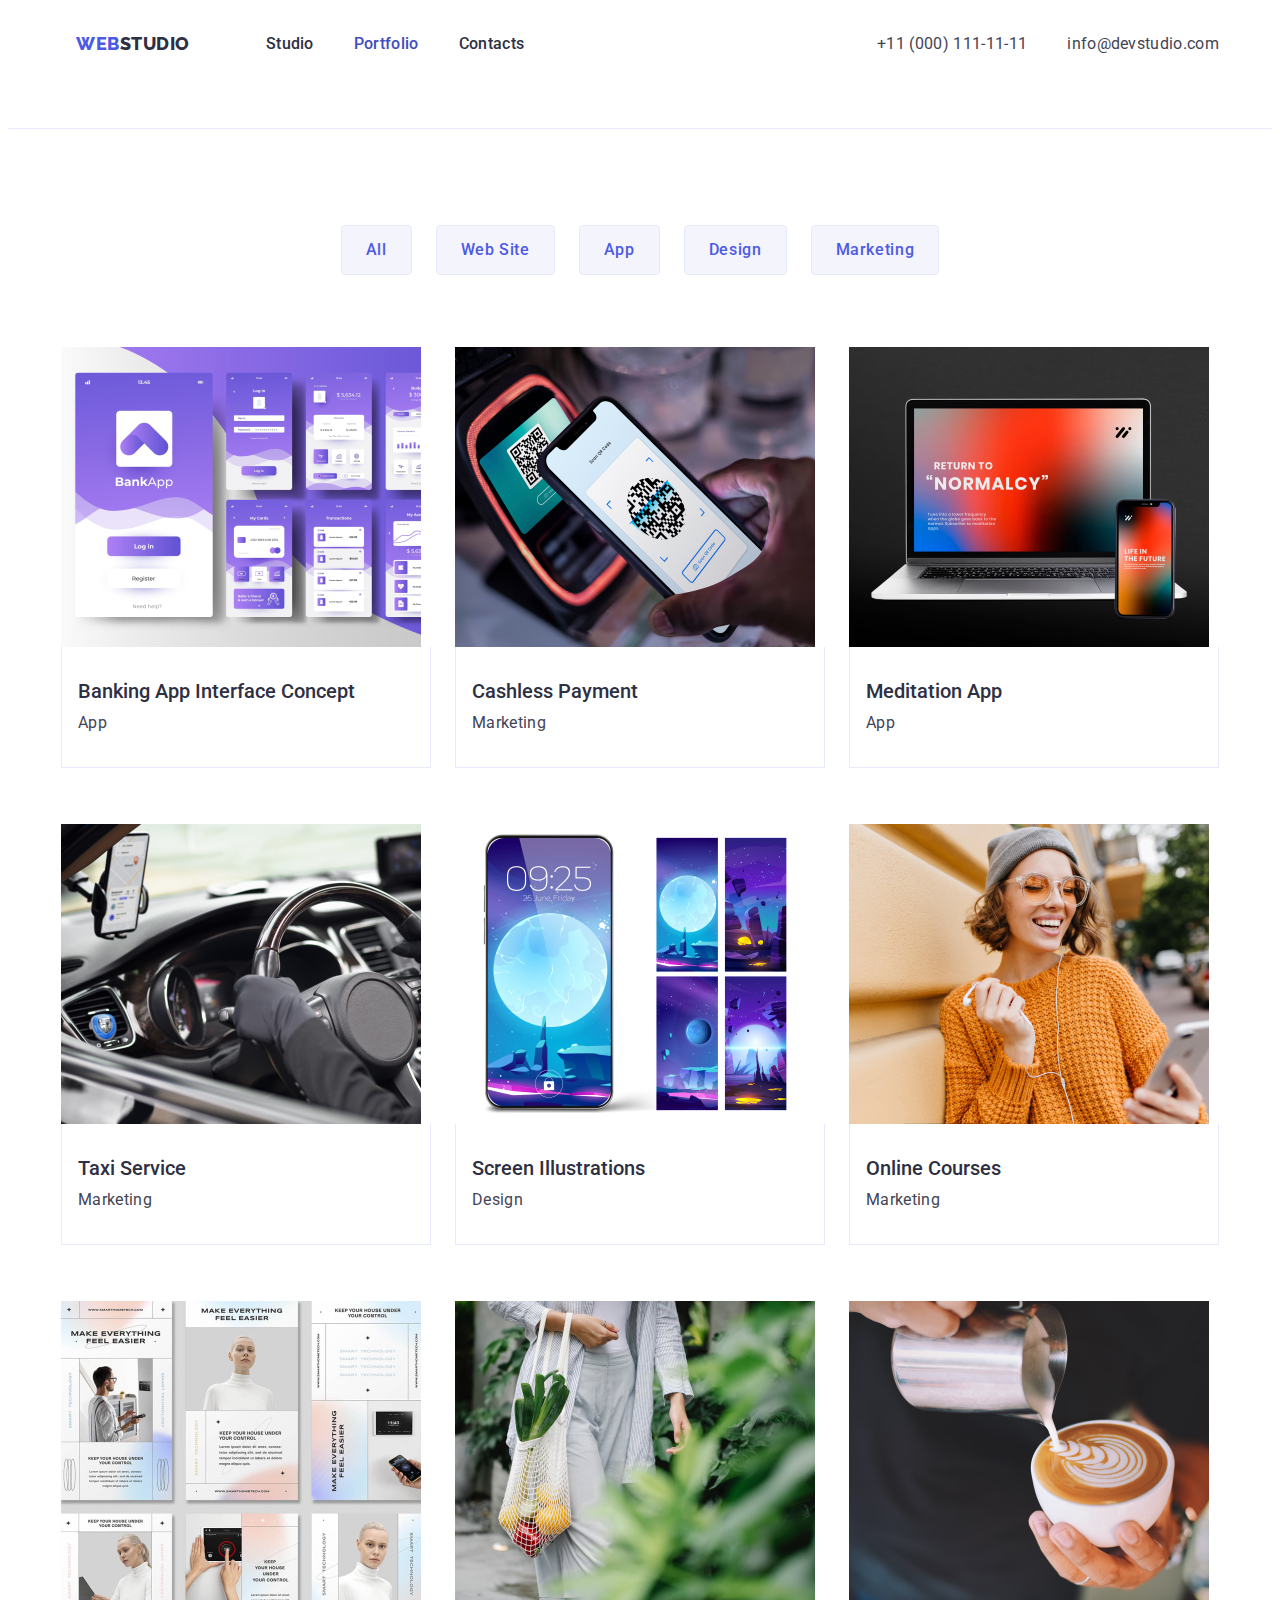
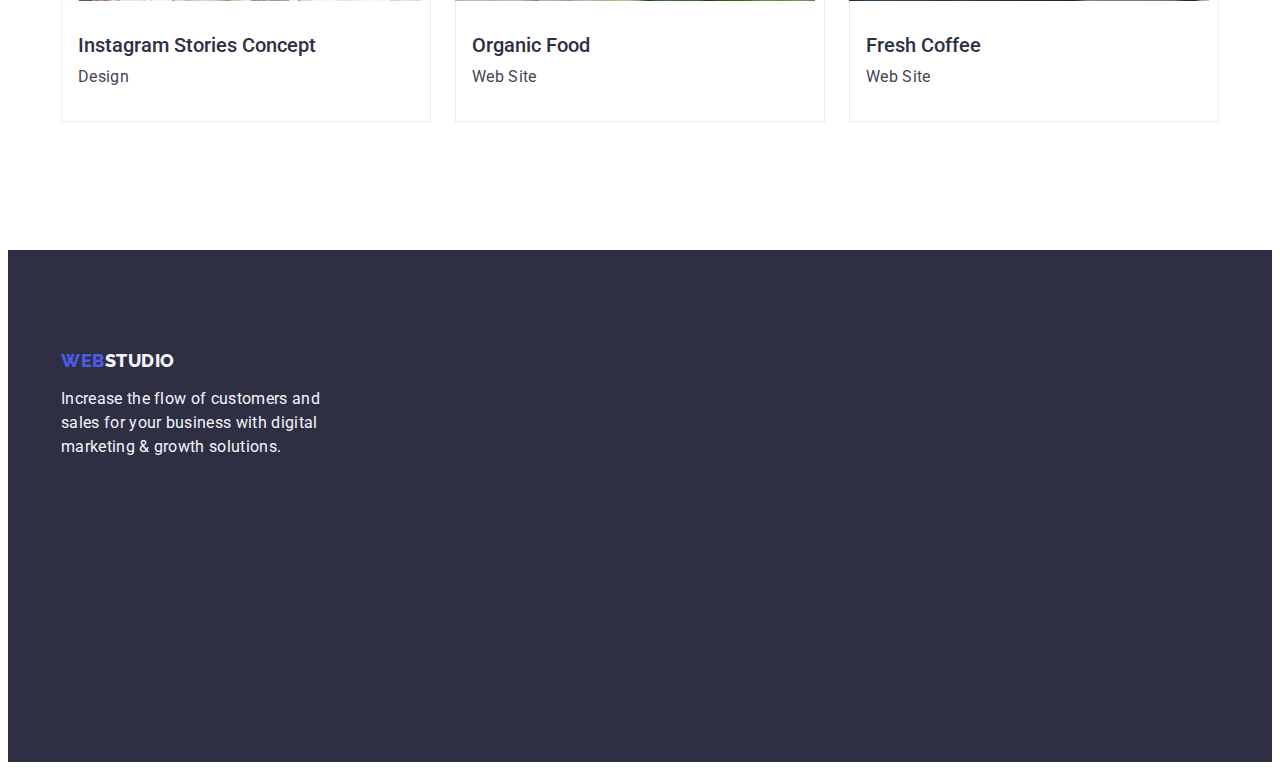
==== portfolio.html @ 6c160565 "Update portfolio.html" ====
<!DOCTYPE html>
<html lang="en">
  <head>
    <meta charset="UTF-8" />

    <!-- Modern Normalize CSS -->
    <link
      rel="stylesheet"
      href="https://cdnjs.cloudflare.com/ajax/libs/modern-normalize/2.0.0/modern-normalize.min.css"
      integrity="sha512-4xo8blKMVCiXpTaLzQSLSw3KFOVPWhm/TRtuPVc4WG6kUgjH6J03IBuG7JZPkcWMxJ5huwaBpOpnwYElP/m6wg=="
      crossorigin="anonymous"
      referrerpolicy="no-referrer"
    />

    <!-- External CSS  -->
    <link rel="stylesheet" href="css/styles.css" />

    <!-- Fonts -->
    <link rel="preconnect" href="https://fonts.googleapis.com" />
    <link rel="preconnect" href="https://fonts.gstatic.com" crossorigin />
    <link
      href="https://fonts.googleapis.com/css2?family=Raleway:wght@800&family=Roboto:wght@400;500;700;900&display=swap"
      rel="stylesheet"
    />

    <title>Web Studio</title>
  </head>
  <body>
    <!-- Page header -->
    <header class="top-line">
      <div class="header-container container">
        <!-- Navbar -->
        <nav class="container nav-menu-section">
          <a href="#" class="logo"
            ><span class="text-color-iris">WEB</span>STUDIO</a
          >
          <ul class="nav-items">
            <li><a href="index.html" class="not-main-link">Studio</a></li>
            <li><a href="#" class="main-link">Portfolio</a></li>
            <li><a href="#">Contacts</a></li>
          </ul>
        </nav>
        <!-- Navbar End -->

        <!-- Contacts section -->
        <address>
          <ul class="contacts-items">
            <li>
              <a href="tel:+110001111111">+11 (000) 111-11-11</a>
            </li>
            <li><a href="mailto:info@devstudio.com">info@devstudio.com</a></li>
          </ul>
        </address>
        <!-- End Contacts section -->
      </div>
    </header>
    <!-- End page header -->

    <!-- Main section -->
    <main>
      <section class="portfolio-container">
        <!-- Filters section -->
        <div class="container flex-column">
          <ul class="btn-section">
            <li><button type="button" class="filter-btn">All</button></li>
            <li><button type="button" class="filter-btn">Web Site</button></li>
            <li><button type="button" class="filter-btn">App</button></li>
            <li><button type="button" class="filter-btn">Design</button></li>
            <li><button type="button" class="filter-btn">Marketing</button></li>
          </ul>
          <!-- End filter section -->

          <!-- Portfolio section -->
          <ul class="portfolio-section heading-section sub-paragraph">
            <li class="project-image-caption">
              <img
                src="images/banking-app-interface-concept.jpg"
                alt="Various Screens of a Banking App"
                width="360"
                height="300"
              />
              <a>
                <div class="project-caption">
                  <h3>Banking App Interface Concept</h3>
                  <p>App</p>
                </div>
              </a>
            </li>
            <li class="project-image-caption">
              <img
                src="images/cashless-payment.jpg"
                alt="Phone Scanning QR Code"
                width="360"
                height="300"
              />
              <div class="project-caption">
                <h3>Cashless Payment</h3>
                <p>Marketing</p>
              </div>
            </li>
            <li class="project-image-caption">
              <img
                src="images/meditation-app.jpg"
                alt="App Mockup on Mac and iPhone with 'Return to Normalcy' Text"
                width="360"
                height="300"
              />
              <div class="project-caption">
                <h3>Meditation App</h3>
                <p>App</p>
              </div>
            </li>
            <li class="project-image-caption">
              <img
                src="images/taxi-service.jpg"
                alt="Car's front door showing steering wheel and driver using navigation on phone"
                width="360"
                height="300"
              />
              <div class="project-caption">
                <h3>Taxi Service</h3>
                <p>Marketing</p>
              </div>
            </li>
            <li class="project-image-caption">
              <img
                src="images/screen-illustrations.jpg"
                alt="Visual Graphics for Screens"
                width="360"
                height="300"
              />
              <div class="project-caption">
                <h3>Screen Illustrations</h3>
                <p>Design</p>
              </div>
            </li>
            <li class="project-image-caption">
              <img
                src="images/online-courses.jpg"
                alt="Smiling girl with headphones engaged in Online Course or Content"
                width="360"
                height="300"
              />
              <div class="project-caption">
                <h3>Online Courses</h3>
                <p>Marketing</p>
              </div>
            </li>
            <li class="project-image-caption">
              <img
                src="images/instagram-stories-concept.jpg"
                alt="Instagram Stories Design"
                width="360"
                height="300"
              />
              <div class="project-caption">
                <h3>Instagram Stories Concept</h3>
                <p>Design</p>
              </div>
            </li>
            <li class="project-image-caption">
              <img
                src="images/organic-food.jpg"
                alt="Woman  with a bag of Fresh Organic Food"
                width="360"
                height="300"
              />
              <div class="project-caption">
                <h3>Organic Food</h3>
                <p>Web Site</p>
              </div>
            </li>
            <li class="project-image-caption">
              <img
                src="images/fresh-coffee.jpg"
                alt="Barista preparing Fresh Coffee"
                width="360"
                height="300"
              />
              <div class="project-caption">
                <h3>Fresh Coffee</h3>
                <p>Web Site</p>
              </div>
            </li>
          </ul>
        </div>
      </section>
      <!-- End portfolio section -->
    </main>
    <!-- End main section -->

    <!-- Page footer -->
    <footer class="dark-bg-footer">
      <div class="container footer-container">
        <a href="#" class="logo text-color-cloud block"
          ><span class="text-color-iris">WEB</span>STUDIO</a
        >
        <p class="footer-paragraph">
          Increase the flow of customers and sales for your business with
          digital marketing & growth solutions.
        </p>
      </div>
    </footer>
    <!-- End page footer -->
  </body>
</html>
---- css/styles.css ----
:root {
  /* Colors */
  --cloud: #f4f4fd;
  --cornflower: #e7e9fc;
  --iris: #4d5ae5;
  --navyblue: #2e2f42;
  --ocean: #404bbf;
  --slate: #434455;
  --white: #fff;
}

body {
  font-family: "Roboto", sans-serif;
  color: var(--navyblue, #2e2f42);
  background: var(--white, #fff);
}

.dark-bg-hero {
  background: var(--navyblue, #2e2f42);
  padding: 188px 0;
}

.goals-section {
  padding: 120px 0;
}

.dark-bg-footer {
  height: 312px;
  background: var(--navyblue, #2e2f42);
  padding: 100px 0;
}

.light-bg {
  background: var(--cloud, #f4f4fd);
  padding: 120px 0;
}

ul {
  list-style-type: none;
}

img {
  display: block;
}

ul,
h3,
p,
figure {
  margin-block-start: 0;
  margin-block-end: 0;
  margin-inline-start: 0;
  margin-inline-end: 0;
  padding-inline-start: 0;
}

h2 {
  margin-block-end: 0;
  margin-block-start: 0;
}

/* FlexBox */

.container {
  display: flex;
  max-width: 1158px;
  margin: 0 auto;
  padding: 0 15px;
}

.section {
  display: flex;
  padding-top: 120px;
  padding-bottom: 120px;
  column-gap: 24px;
}

.flex-column {
  flex-direction: column;
}

.header-container {
  display: flex;
  max-width: 1158px;
  margin: 0 auto;
  padding: 0 15px;
}

.nav-menu-section {
  display: flex;
  align-items: center;
  margin-left: 0;
}

.hero-container {
  flex-direction: column;
  align-items: center;
}

.team-items-section {
  display: flex;
  flex-direction: row;
  gap: 24px;
}

.team-items-section li {
  width: calc((100% - 72px) / 4);
  border-radius: 0 0 4px 4px;
}

.btn-section {
  display: flex;
  justify-content: center;
  gap: 24px;
  margin-bottom: 72px;
}

.projects-section {
  padding-bottom: 120px;
}

.projects-items-section {
  display: flex;
  gap: 24px;
}

.projects-items-section li {
  width: calc((100% - 48px) / 3);
}

.footer-container {
  display: flex;
  flex-direction: column;
}

.footer-container a {
  display: inline-block;
  margin-bottom: 16px;
}

.footer-section {
  display: flex;
  flex-direction: column;
}

.portfolio-container {
  padding-top: 96px;
  padding-bottom: 120px;
}

.portfolio-section {
  display: flex;
  flex-direction: row;
  flex-wrap: wrap;
  column-gap: 24px;
  row-gap: 48px;
}

/* Header */

.top-line {
  height: 72px;
  padding: 24px 0;
  border-bottom: 1px solid var(--cornflower, #e7e9fc);
}

/* Logo */

.logo {
  color: var(--navyblue, #2e2f42);
  font-family: "Raleway", sans-serif;
  font-size: 18px;
  font-weight: 800;
  line-height: 1.17em; /* 116.667% */
  letter-spacing: 0.54px;
  text-transform: uppercase;
  text-decoration: none;
  margin-right: 76px;
}

.text-color-iris {
  color: var(--iris, #4d5ae5);
}

.text-color-cloud {
  color: var(--cloud, #f4f4fd);
}

/* Links */

.nav-items {
  display: flex;
  gap: 40px;
}

.nav-items a {
  color: var(--navyblue, #2e2f42);
  font-size: 16px;
  font-weight: 500;
  line-height: 1.5em; /* 150% */
  letter-spacing: 0.32px;
  text-decoration: none;
  padding: 24px 0;
}

.nav-items a:active {
  color: var(--ocean, #404bbf);
}

a.main-link {
  color: var(--ocean, #404bbf);
}

.contacts-items {
  display: flex;
  flex-direction: row;
  gap: 40px;
}

.contacts-items li,
.contacts-items a {
  color: var(--slate, #434455);
  font-size: 16px;
  font-style: normal;
  line-height: 1.5em; /* 150% */
  letter-spacing: 0.32px;
  text-decoration: none;
}

.contacts-items a:hover,
.contacts-items a:focus {
  color: var(--ocean, #404bbf);
}

.contacts-items a:active {
  color: var(--iris, #4d5ae5);
}

/* Heading */

.heading-main {
  color: var(--white, #fff);
  text-align: center;
  font-size: 56px;
  font-weight: 700;
  line-height: 1.07em; /* 107.143% */
  letter-spacing: 1.12px;
  max-width: 496px;
}

.heading-sub {
  text-align: center;
  font-size: 36px;
  font-weight: 700;
  line-height: 1.11em; /* 111.111% */
  letter-spacing: 0.72px;
  text-transform: capitalize;
  margin-bottom: 72px;
}

.heading-section h3 {
  font-size: 20px;
  font-weight: 500;
  line-height: 1.2em; /* 120% */
  margin-bottom: 8px;
}

/* Buttons */

.primary-btn {
  display: block;
  min-width: 169px;
  height: 56px;
  border-radius: 4px;
  background: var(--iris, #4d5ae5);
  box-shadow: 0px 4px 4px 0px rgba(0, 0, 0, 0.15);
  padding: 16px 32px;
  cursor: pointer;
  border: none;
  outline: none;

  /* Button Text */
  color: var(--white, #fff);
  font-family: "Roboto", sans-serif;
  font-size: 16px;
  font-weight: 500;
  line-height: 1.5em; /* 150% */
  letter-spacing: 0.64px;
}

.primary-btn:hover,
.primary-btn:focus {
  background: var(--ocean, #404bbf);
}

.filter-btn {
  padding: 12px 24px;
  border-radius: 4px;
  border: 1px solid var(--cornflower, #e7e9fc);
  outline: none;
  background: var(--cloud, #f4f4fd);
  cursor: pointer;

  /* Button Text */
  color: var(--iris, #4d5ae5);
  text-align: center;
  font-family: "Roboto", sans-serif;
  font-size: 16px;
  font-weight: 500;
  line-height: 1.5em; /* 150% */
  letter-spacing: 0.64px;
}

.filter-btn:hover,
.filter-btn:focus {
  color: var(--white, #fff);
  background: var(--ocean, #404bbf);
  box-shadow: 0px 2px 2px 0px rgba(0, 0, 0, 0.12),
    0px 2px 1px 0px rgba(0, 0, 0, 0.08), 0px 3px 1px 0px rgba(0, 0, 0, 0.1);
  border: 1px solid transparent;
  outline: none;
}

/* Paragraph */

.sub-paragraph p {
  color: var(--slate, #434455);
  font-family: Roboto;
  font-size: 16px;
  line-height: 1.5em; /* 150% */
  letter-spacing: 0.32px;
}

.footer-paragraph {
  color: var(--cloud, #f4f4fd);
  font-size: 16px;
  line-height: 1.5em; /* 150% */
  letter-spacing: 0.32px;
  max-width: 264px;
}

/* Images */

.team-image li {
  border-radius: 0px 0px 4px 4px;
  background: var(--white, #fff);
  box-shadow: 0px 2px 1px 0px rgba(46, 47, 66, 0.08),
    0px 1px 1px 0px rgba(46, 47, 66, 0.16),
    0px 1px 6px 0px rgba(46, 47, 66, 0.08);
}

.team-image-caption {
  padding: 32px 16px;
}

.team-image-caption h3 {
  text-align: center;
  margin-bottom: 8px;
}

.team-image-caption p {
  text-align: center;
}

.project-image-caption {
  text-align: start;
  width: calc((100% - 48px) / 3);
}

.project-caption {
  padding: 32px 16px;
  border: 1px solid var(--cornflower, #e7e9fc);
  border-top: none;
  margin-bottom: 8px;
}

.goals {
  gap: 24px;
}

.goals li {
  width: calc((100% - 72px) / 4);
}

.visually-hidden {
  position: absolute;
  width: 1px;
  height: 1px;
  padding: 0;
  margin: -1px;
  overflow: hidden;
  clip: rect(0, 0, 0, 0);
  white-space: nowrap;
  border: 0;
}

.block {
  display: inline-block;
}
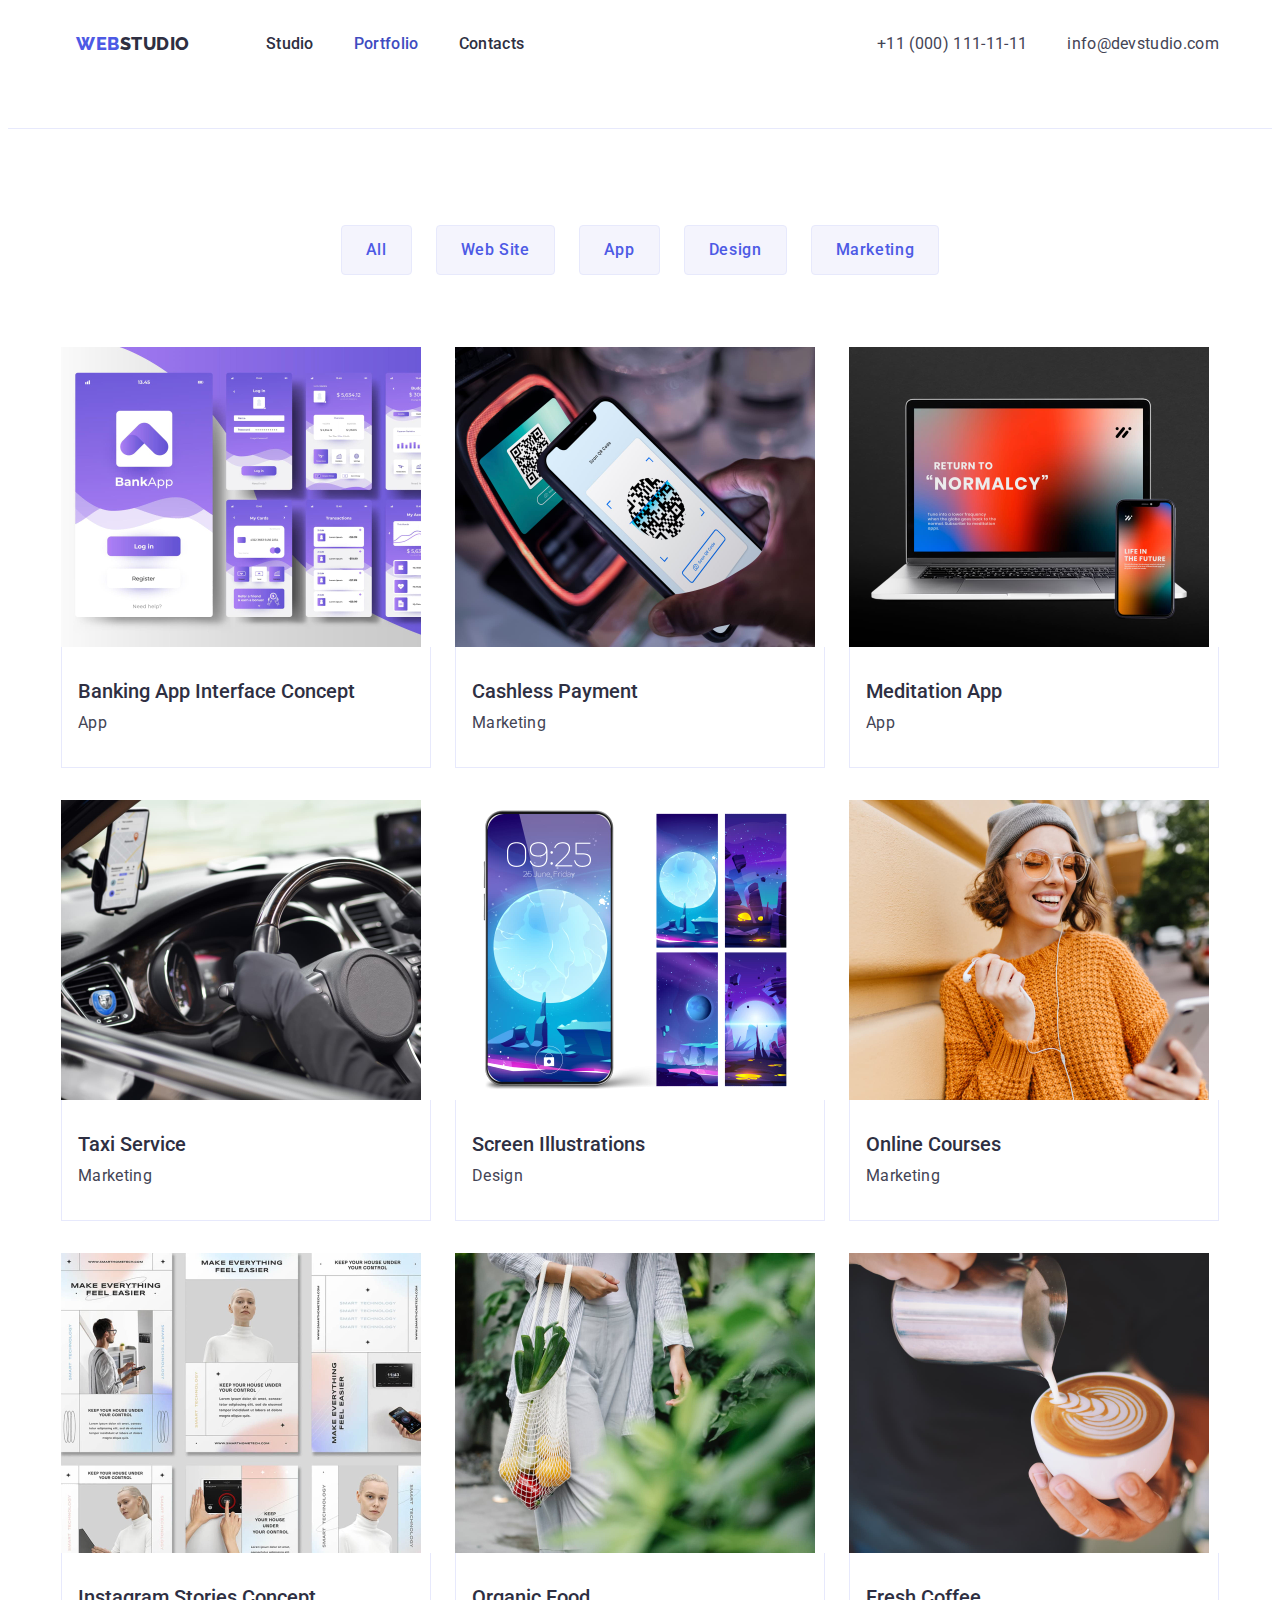
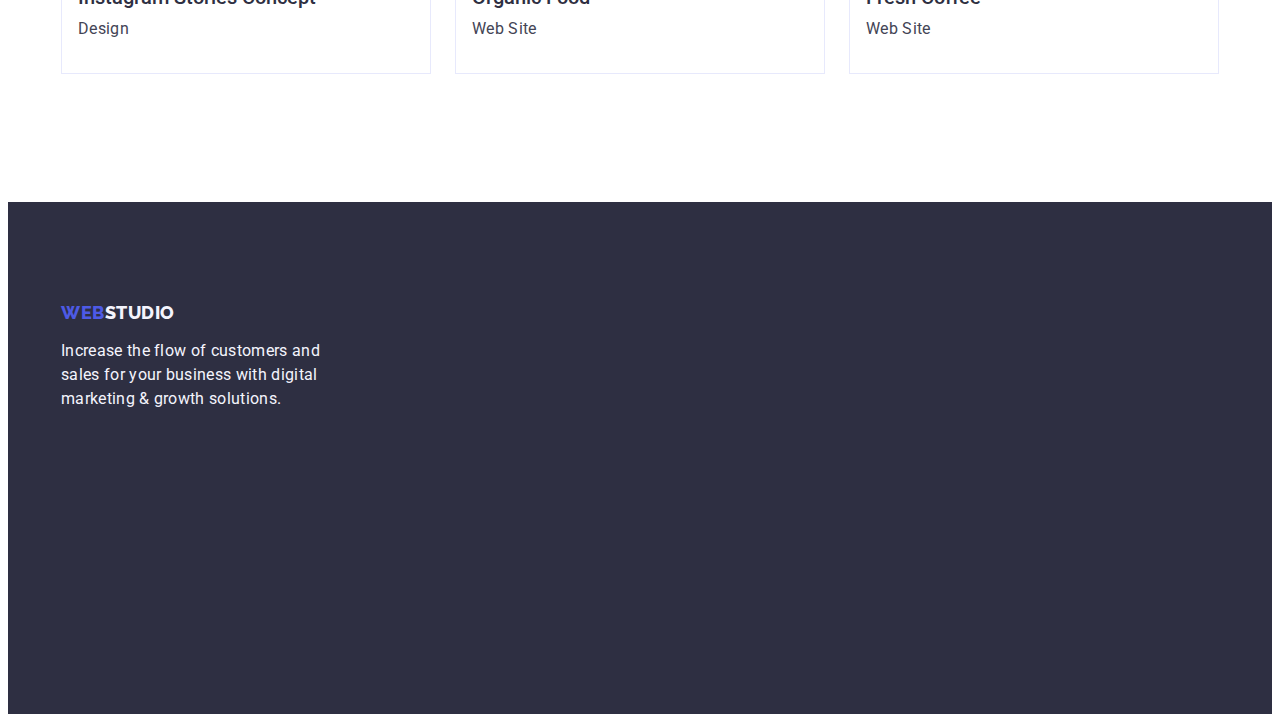
==== commit d2f487b5: "Update filter-buttons" ====
--- a/portfolio.html
+++ b/portfolio.html
@@ -61,7 +61,7 @@
       <section class="portfolio-container">
         <!-- Filters section -->
         <div class="container flex-column">
-          <ul class="btn-section">
+          <ul class="filter-buttons">
             <li><button type="button" class="filter-btn">All</button></li>
             <li><button type="button" class="filter-btn">Web Site</button></li>
             <li><button type="button" class="filter-btn">App</button></li>
--- a/css/styles.css
+++ b/css/styles.css
@@ -108,7 +108,7 @@
   border-radius: 0 0 4px 4px;
 }
 
-.btn-section {
+.filter-buttons {
   display: flex;
   justify-content: center;
   gap: 24px;
@@ -152,8 +152,7 @@
   display: flex;
   flex-direction: row;
   flex-wrap: wrap;
-  column-gap: 24px;
-  row-gap: 48px;
+  gap: 24px;
 }
 
 /* Header */
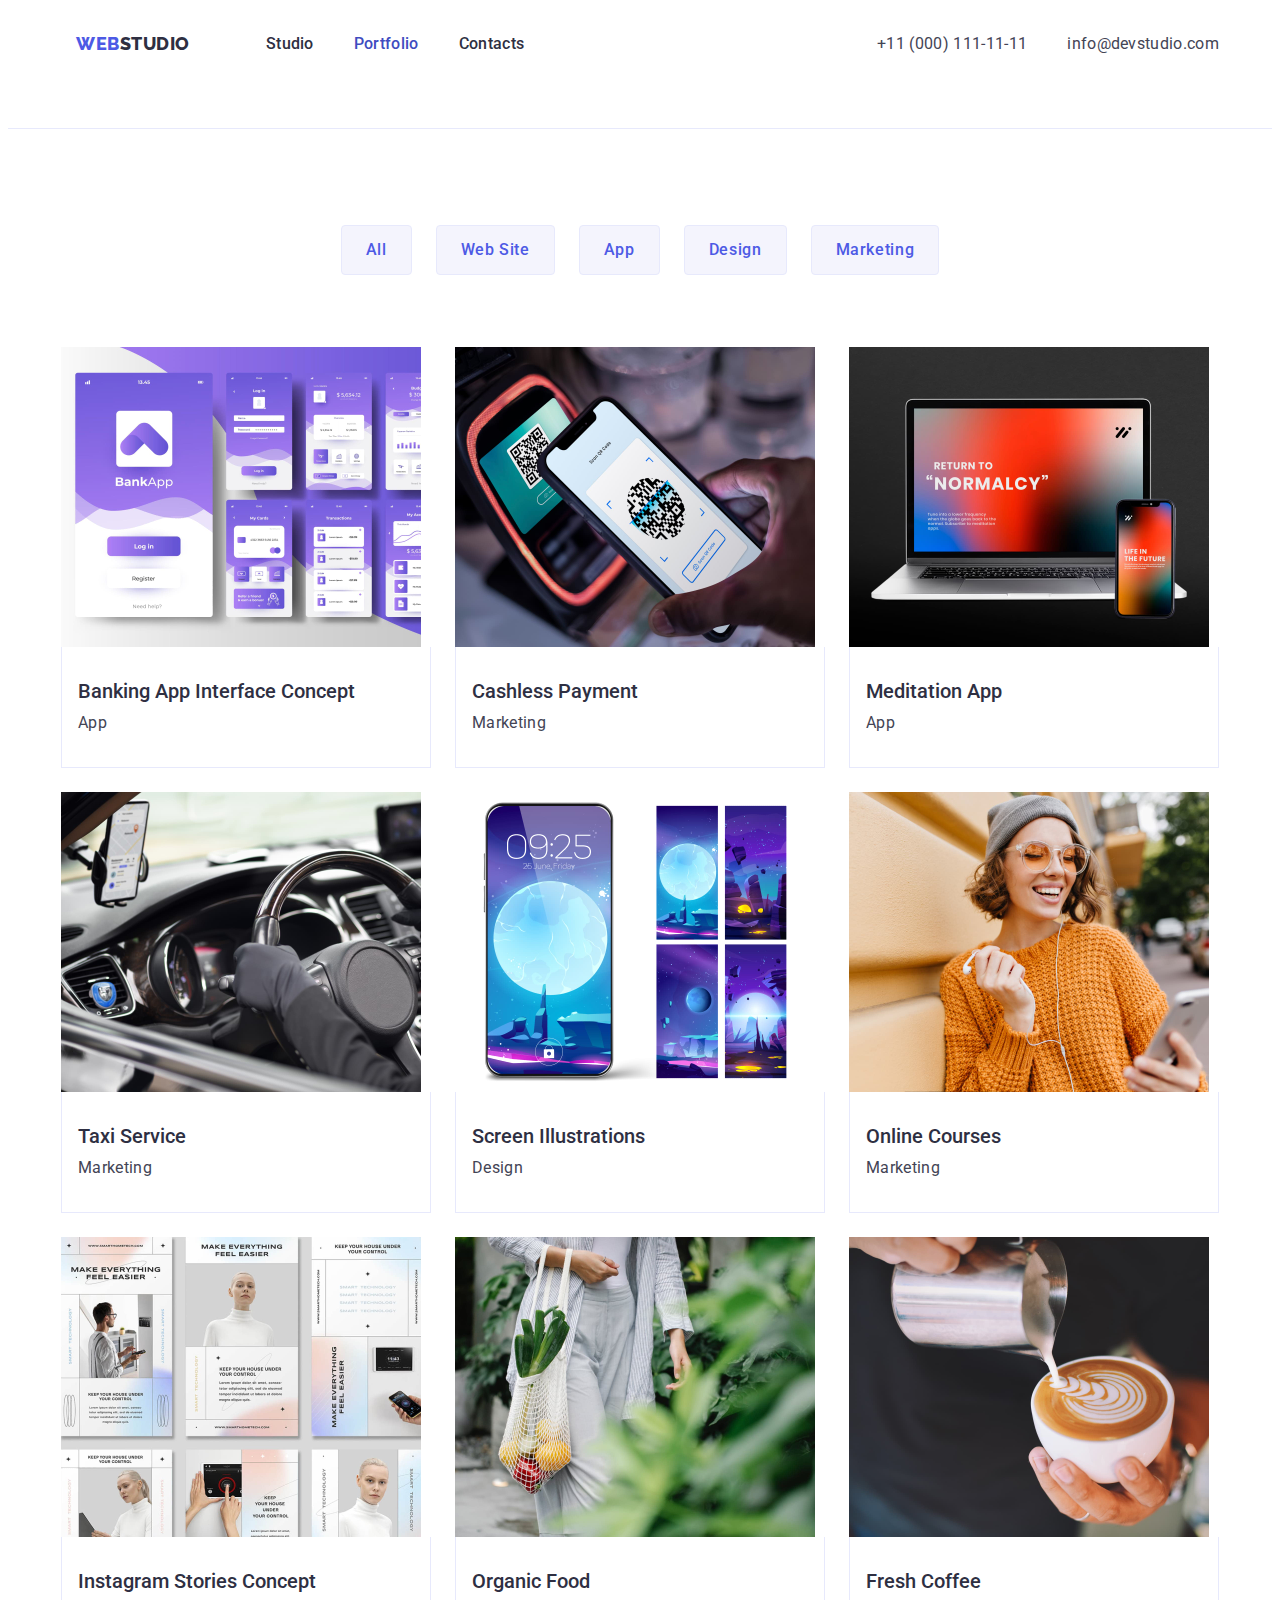
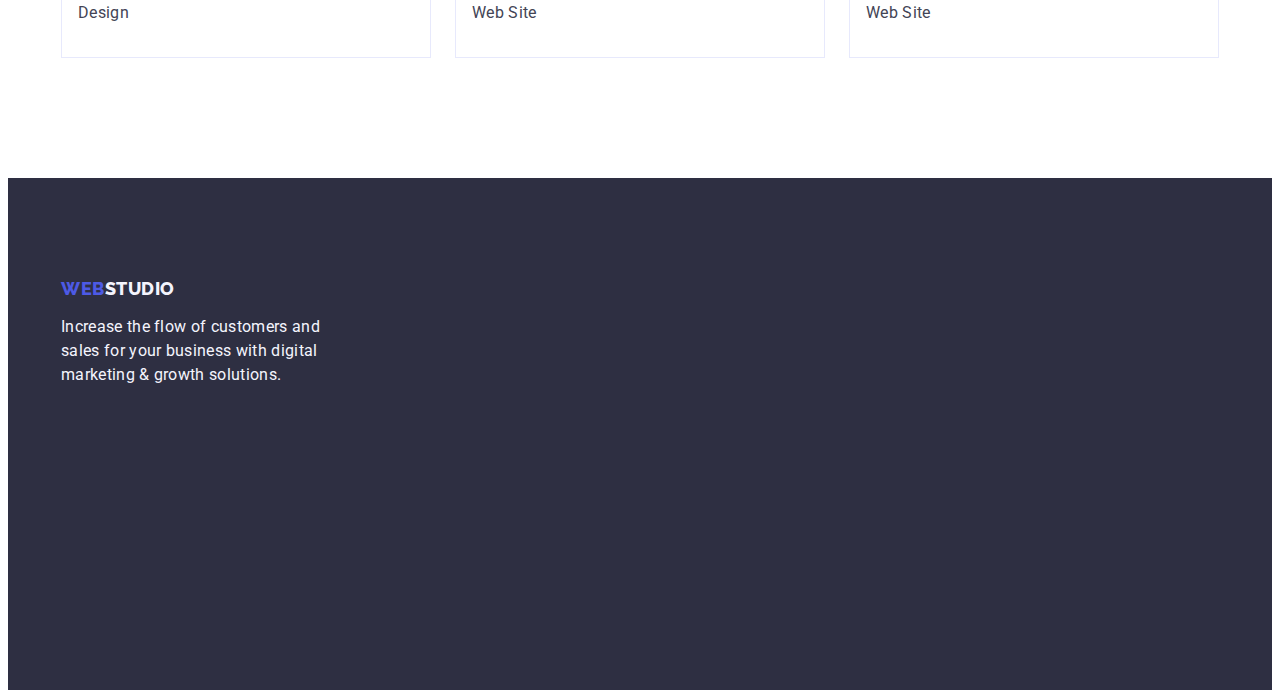
==== commit 935d669c: "Update" ====
--- a/portfolio.html
+++ b/portfolio.html
@@ -59,128 +59,160 @@
     <!-- Main section -->
     <main>
       <section class="portfolio-container">
+        <h1 class="visually-hidden">Portfolio</h1>
         <!-- Filters section -->
         <div class="container flex-column">
           <ul class="filter-buttons">
-            <li><button type="button" class="filter-btn">All</button></li>
-            <li><button type="button" class="filter-btn">Web Site</button></li>
-            <li><button type="button" class="filter-btn">App</button></li>
-            <li><button type="button" class="filter-btn">Design</button></li>
-            <li><button type="button" class="filter-btn">Marketing</button></li>
+            <li>
+              <button type="button" class="filter-btn">All</button>
+            </li>
+            <li>
+              <button type="button" class="filter-btn">Web Site</button>
+            </li>
+            <li>
+              <button type="button" class="filter-btn">App</button>
+            </li>
+            <li>
+              <button type="button" class="filter-btn">Design</button>
+            </li>
+            <li>
+              <button type="button" class="filter-btn">Marketing</button>
+            </li>
           </ul>
           <!-- End filter section -->
 
           <!-- Portfolio section -->
-          <ul class="portfolio-section heading-section sub-paragraph">
-            <li class="project-image-caption">
-              <img
-                src="images/banking-app-interface-concept.jpg"
-                alt="Various Screens of a Banking App"
-                width="360"
-                height="300"
-              />
-              <a>
-                <div class="project-caption">
-                  <h3>Banking App Interface Concept</h3>
-                  <p>App</p>
-                </div>
-              </a>
-            </li>
-            <li class="project-image-caption">
-              <img
-                src="images/cashless-payment.jpg"
-                alt="Phone Scanning QR Code"
-                width="360"
-                height="300"
-              />
-              <div class="project-caption">
-                <h3>Cashless Payment</h3>
-                <p>Marketing</p>
-              </div>
-            </li>
-            <li class="project-image-caption">
-              <img
-                src="images/meditation-app.jpg"
-                alt="App Mockup on Mac and iPhone with 'Return to Normalcy' Text"
-                width="360"
-                height="300"
-              />
-              <div class="project-caption">
-                <h3>Meditation App</h3>
-                <p>App</p>
-              </div>
-            </li>
-            <li class="project-image-caption">
-              <img
-                src="images/taxi-service.jpg"
-                alt="Car's front door showing steering wheel and driver using navigation on phone"
-                width="360"
-                height="300"
-              />
-              <div class="project-caption">
-                <h3>Taxi Service</h3>
-                <p>Marketing</p>
-              </div>
-            </li>
-            <li class="project-image-caption">
-              <img
-                src="images/screen-illustrations.jpg"
-                alt="Visual Graphics for Screens"
-                width="360"
-                height="300"
-              />
-              <div class="project-caption">
-                <h3>Screen Illustrations</h3>
-                <p>Design</p>
-              </div>
-            </li>
-            <li class="project-image-caption">
-              <img
-                src="images/online-courses.jpg"
-                alt="Smiling girl with headphones engaged in Online Course or Content"
-                width="360"
-                height="300"
-              />
-              <div class="project-caption">
-                <h3>Online Courses</h3>
-                <p>Marketing</p>
-              </div>
-            </li>
-            <li class="project-image-caption">
-              <img
-                src="images/instagram-stories-concept.jpg"
-                alt="Instagram Stories Design"
-                width="360"
-                height="300"
-              />
-              <div class="project-caption">
-                <h3>Instagram Stories Concept</h3>
-                <p>Design</p>
-              </div>
-            </li>
-            <li class="project-image-caption">
-              <img
-                src="images/organic-food.jpg"
-                alt="Woman  with a bag of Fresh Organic Food"
-                width="360"
-                height="300"
-              />
-              <div class="project-caption">
-                <h3>Organic Food</h3>
-                <p>Web Site</p>
-              </div>
-            </li>
-            <li class="project-image-caption">
-              <img
-                src="images/fresh-coffee.jpg"
-                alt="Barista preparing Fresh Coffee"
-                width="360"
-                height="300"
-              />
-              <div class="project-caption">
-                <h3>Fresh Coffee</h3>
-                <p>Web Site</p>
-              </div>
+          <ul class="portfolio-section">
+            <li class="project-card-item">
+              <a href class="project-card-link">
+                <img
+                  src="images/banking-app-interface-concept.jpg"
+                  alt="Various Screens of a Banking App"
+                  width="360"
+                  height="300"
+                />
+                <div class="project-card-caption">
+                  <h3 class="project-card-heading">
+                    Banking App Interface Concept
+                  </h3>
+                  <p class="project-card-type">App</p>
+                </div>
+              </a>
+            </li>
+            <li class="project-card-item">
+              <a href class="project-card-link">
+                <img
+                  src="images/cashless-payment.jpg"
+                  alt="Phone Scanning QR Code"
+                  width="360"
+                  height="300"
+                />
+
+                <div class="project-card-caption">
+                  <h3 class="project-card-heading">Cashless Payment</h3>
+                  <p class="project-card-type">Marketing</p>
+                </div>
+              </a>
+            </li>
+            <li class="project-card-item">
+              <a href class="project-card-link">
+                <img
+                  src="images/meditation-app.jpg"
+                  alt="App Mockup on Mac and iPhone with 'Return to Normalcy' Text"
+                  width="360"
+                  height="300"
+                />
+                <div class="project-card-caption">
+                  <h3 class="project-card-heading">Meditation App</h3>
+                  <p class="project-card-type">App</p>
+                </div>
+              </a>
+            </li>
+            <li class="project-card-item">
+              <a href class="project-card-link">
+                <img
+                  src="images/taxi-service.jpg"
+                  alt="Car's front door showing steering wheel and driver using navigation on phone"
+                  width="360"
+                  height="300"
+                />
+                <div class="project-card-caption">
+                  <h3 class="project-card-heading">Taxi Service</h3>
+                  <p class="project-card-type">Marketing</p>
+                </div>
+              </a>
+            </li>
+            <li class="project-card-item">
+              <a href class="project-card-link">
+                <img
+                  src="images/screen-illustrations.jpg"
+                  alt="Visual Graphics for Screens"
+                  width="360"
+                  height="300"
+                />
+                <div class="project-card-caption">
+                  <h3 class="project-card-heading">Screen Illustrations</h3>
+                  <p class="project-card-type">Design</p>
+                </div>
+              </a>
+            </li>
+            <li class="project-card-item">
+              <a href class="project-card-link">
+                <img
+                  src="images/online-courses.jpg"
+                  alt="Smiling girl with headphones engaged in Online Course or Content"
+                  width="360"
+                  height="300"
+                />
+                <div class="project-card-caption">
+                  <h3 class="project-card-heading">Online Courses</h3>
+                  <p class="project-card-type">Marketing</p>
+                </div>
+              </a>
+            </li>
+            <li class="project-card-item">
+              <a href class="project-card-link">
+                <img
+                  src="images/instagram-stories-concept.jpg"
+                  alt="Instagram Stories Design"
+                  width="360"
+                  height="300"
+                />
+                <div class="project-card-caption">
+                  <h3 class="project-card-heading">
+                    Instagram Stories Concept
+                  </h3>
+                  <p class="project-card-type">Design</p>
+                </div>
+              </a>
+            </li>
+            <li class="project-card-item">
+              <a href class="project-card-link">
+                <img
+                  src="images/organic-food.jpg"
+                  alt="Woman  with a bag of Fresh Organic Food"
+                  width="360"
+                  height="300"
+                />
+                <div class="project-card-caption">
+                  <h3 class="project-card-heading">Organic Food</h3>
+                  <p class="project-card-type">Web Site</p>
+                </div>
+              </a>
+            </li>
+            <li class="project-card-item">
+              <a href class="project-card-link">
+                <img
+                  src="images/fresh-coffee.jpg"
+                  alt="Barista preparing Fresh Coffee"
+                  width="360"
+                  height="300"
+                />
+                <div class="project-card-caption">
+                  <h3 class="project-card-heading">Fresh Coffee</h3>
+                  <p class="project-card-type">Web Site</p>
+                </div>
+              </a>
             </li>
           </ul>
         </div>
--- a/css/styles.css
+++ b/css/styles.css
@@ -210,6 +210,11 @@
   color: var(--ocean, #404bbf);
 }
 
+.project-card-link {
+  text-decoration: none;
+  cursor: default;
+}
+
 .contacts-items {
   display: flex;
   flex-direction: row;
@@ -258,6 +263,15 @@
 }
 
 .heading-section h3 {
+  font-size: 20px;
+  font-weight: 500;
+  line-height: 1.2em; /* 120% */
+  margin-bottom: 8px;
+}
+
+.project-card-heading,
+.project-card-heading:visited {
+  color: var(--navyblue, #2e2f42);
   font-size: 20px;
   font-weight: 500;
   line-height: 1.2em; /* 120% */
@@ -293,7 +307,7 @@
 }
 
 .filter-btn {
-  padding: 12px 24px;
+  padding: 12px 24px 12px;
   border-radius: 4px;
   border: 1px solid var(--cornflower, #e7e9fc);
   outline: none;
@@ -330,6 +344,15 @@
   letter-spacing: 0.32px;
 }
 
+.project-card-type,
+.project-card-type:visited {
+  color: var(--slate, #434455);
+  font-family: Roboto;
+  font-size: 16px;
+  line-height: 1.5em; /* 150% */
+  letter-spacing: 0.32px;
+}
+
 .footer-paragraph {
   color: var(--cloud, #f4f4fd);
   font-size: 16px;
@@ -361,16 +384,14 @@
   text-align: center;
 }
 
-.project-image-caption {
-  text-align: start;
+.project-card-item {
   width: calc((100% - 48px) / 3);
 }
 
-.project-caption {
+.project-card-caption {
   padding: 32px 16px;
   border: 1px solid var(--cornflower, #e7e9fc);
   border-top: none;
-  margin-bottom: 8px;
 }
 
 .goals {
@@ -382,15 +403,7 @@
 }
 
 .visually-hidden {
-  position: absolute;
-  width: 1px;
-  height: 1px;
-  padding: 0;
-  margin: -1px;
-  overflow: hidden;
-  clip: rect(0, 0, 0, 0);
-  white-space: nowrap;
-  border: 0;
+  display: none;
 }
 
 .block {
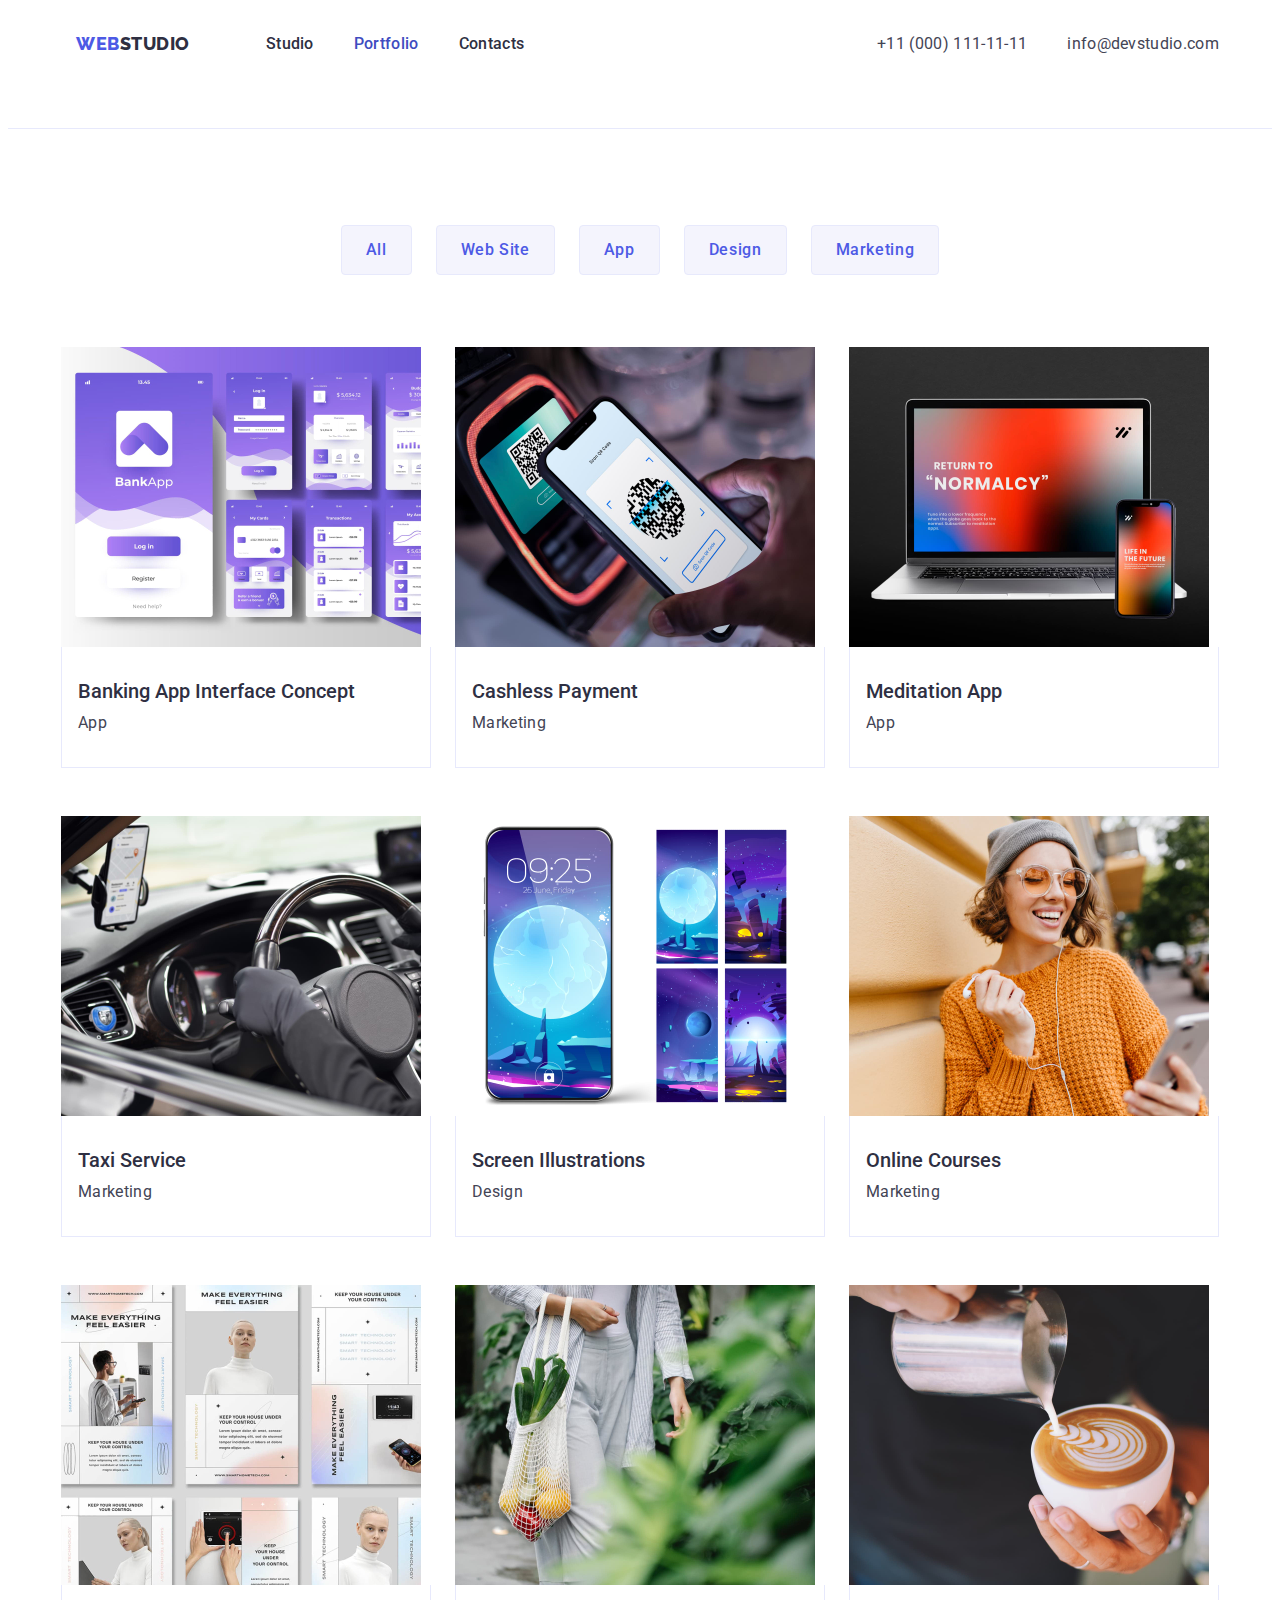
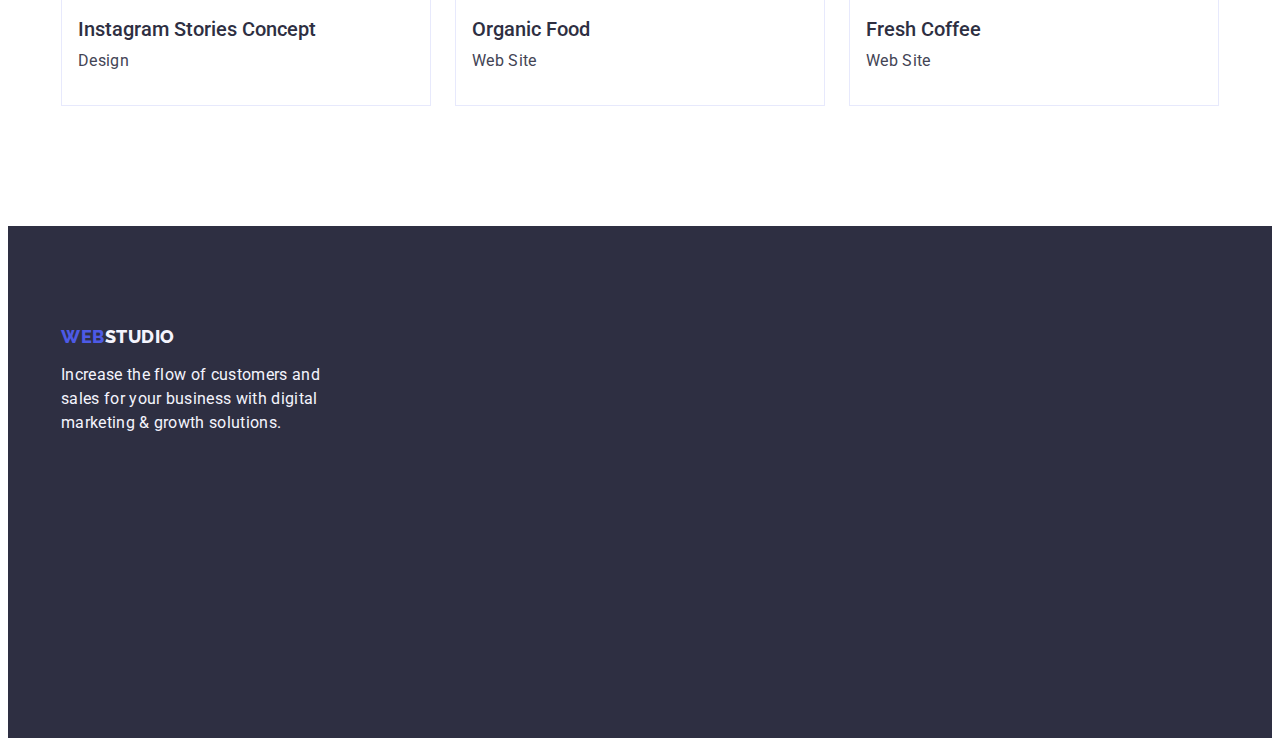
==== commit ed038421: "Update" ====
--- a/portfolio.html
+++ b/portfolio.html
@@ -59,9 +59,9 @@
     <!-- Main section -->
     <main>
       <section class="portfolio-container">
-        <h1 class="visually-hidden">Portfolio</h1>
         <!-- Filters section -->
         <div class="container flex-column">
+          <h1 class="visually-hidden">Portfolio</h1>
           <ul class="filter-buttons">
             <li>
               <button type="button" class="filter-btn">All</button>
@@ -92,9 +92,9 @@
                   height="300"
                 />
                 <div class="project-card-caption">
-                  <h3 class="project-card-heading">
+                  <h2 class="project-card-heading">
                     Banking App Interface Concept
-                  </h3>
+                  </h2>
                   <p class="project-card-type">App</p>
                 </div>
               </a>
@@ -109,7 +109,7 @@
                 />
 
                 <div class="project-card-caption">
-                  <h3 class="project-card-heading">Cashless Payment</h3>
+                  <h2 class="project-card-heading">Cashless Payment</h2>
                   <p class="project-card-type">Marketing</p>
                 </div>
               </a>
@@ -123,7 +123,7 @@
                   height="300"
                 />
                 <div class="project-card-caption">
-                  <h3 class="project-card-heading">Meditation App</h3>
+                  <h2 class="project-card-heading">Meditation App</h2>
                   <p class="project-card-type">App</p>
                 </div>
               </a>
@@ -137,7 +137,7 @@
                   height="300"
                 />
                 <div class="project-card-caption">
-                  <h3 class="project-card-heading">Taxi Service</h3>
+                  <h2 class="project-card-heading">Taxi Service</h2>
                   <p class="project-card-type">Marketing</p>
                 </div>
               </a>
@@ -151,7 +151,7 @@
                   height="300"
                 />
                 <div class="project-card-caption">
-                  <h3 class="project-card-heading">Screen Illustrations</h3>
+                  <h2 class="project-card-heading">Screen Illustrations</h2>
                   <p class="project-card-type">Design</p>
                 </div>
               </a>
@@ -165,7 +165,7 @@
                   height="300"
                 />
                 <div class="project-card-caption">
-                  <h3 class="project-card-heading">Online Courses</h3>
+                  <h2 class="project-card-heading">Online Courses</h2>
                   <p class="project-card-type">Marketing</p>
                 </div>
               </a>
@@ -179,9 +179,9 @@
                   height="300"
                 />
                 <div class="project-card-caption">
-                  <h3 class="project-card-heading">
+                  <h2 class="project-card-heading">
                     Instagram Stories Concept
-                  </h3>
+                  </h2>
                   <p class="project-card-type">Design</p>
                 </div>
               </a>
@@ -195,7 +195,7 @@
                   height="300"
                 />
                 <div class="project-card-caption">
-                  <h3 class="project-card-heading">Organic Food</h3>
+                  <h2 class="project-card-heading">Organic Food</h2>
                   <p class="project-card-type">Web Site</p>
                 </div>
               </a>
@@ -209,7 +209,7 @@
                   height="300"
                 />
                 <div class="project-card-caption">
-                  <h3 class="project-card-heading">Fresh Coffee</h3>
+                  <h2 class="project-card-heading">Fresh Coffee</h2>
                   <p class="project-card-type">Web Site</p>
                 </div>
               </a>
--- a/css/styles.css
+++ b/css/styles.css
@@ -68,7 +68,7 @@
   padding: 0 15px;
 }
 
-.section {
+.goal-item-section {
   display: flex;
   padding-top: 120px;
   padding-bottom: 120px;
@@ -152,7 +152,8 @@
   display: flex;
   flex-direction: row;
   flex-wrap: wrap;
-  gap: 24px;
+  column-gap: 24px;
+  row-gap: 48px;
 }
 
 /* Header */
@@ -389,7 +390,7 @@
 }
 
 .project-card-caption {
-  padding: 32px 16px;
+  padding: 32px 16px 32px;
   border: 1px solid var(--cornflower, #e7e9fc);
   border-top: none;
 }
@@ -403,7 +404,16 @@
 }
 
 .visually-hidden {
-  display: none;
+  position: absolute;
+  white-space: nowrap;
+  width: 1px;
+  height: 1px;
+  overflow: hidden;
+  border: 0;
+  padding: 0;
+  clip: rect(0 0 0 0);
+  clip-path: inset(50%);
+  margin: -1px;
 }
 
 .block {
